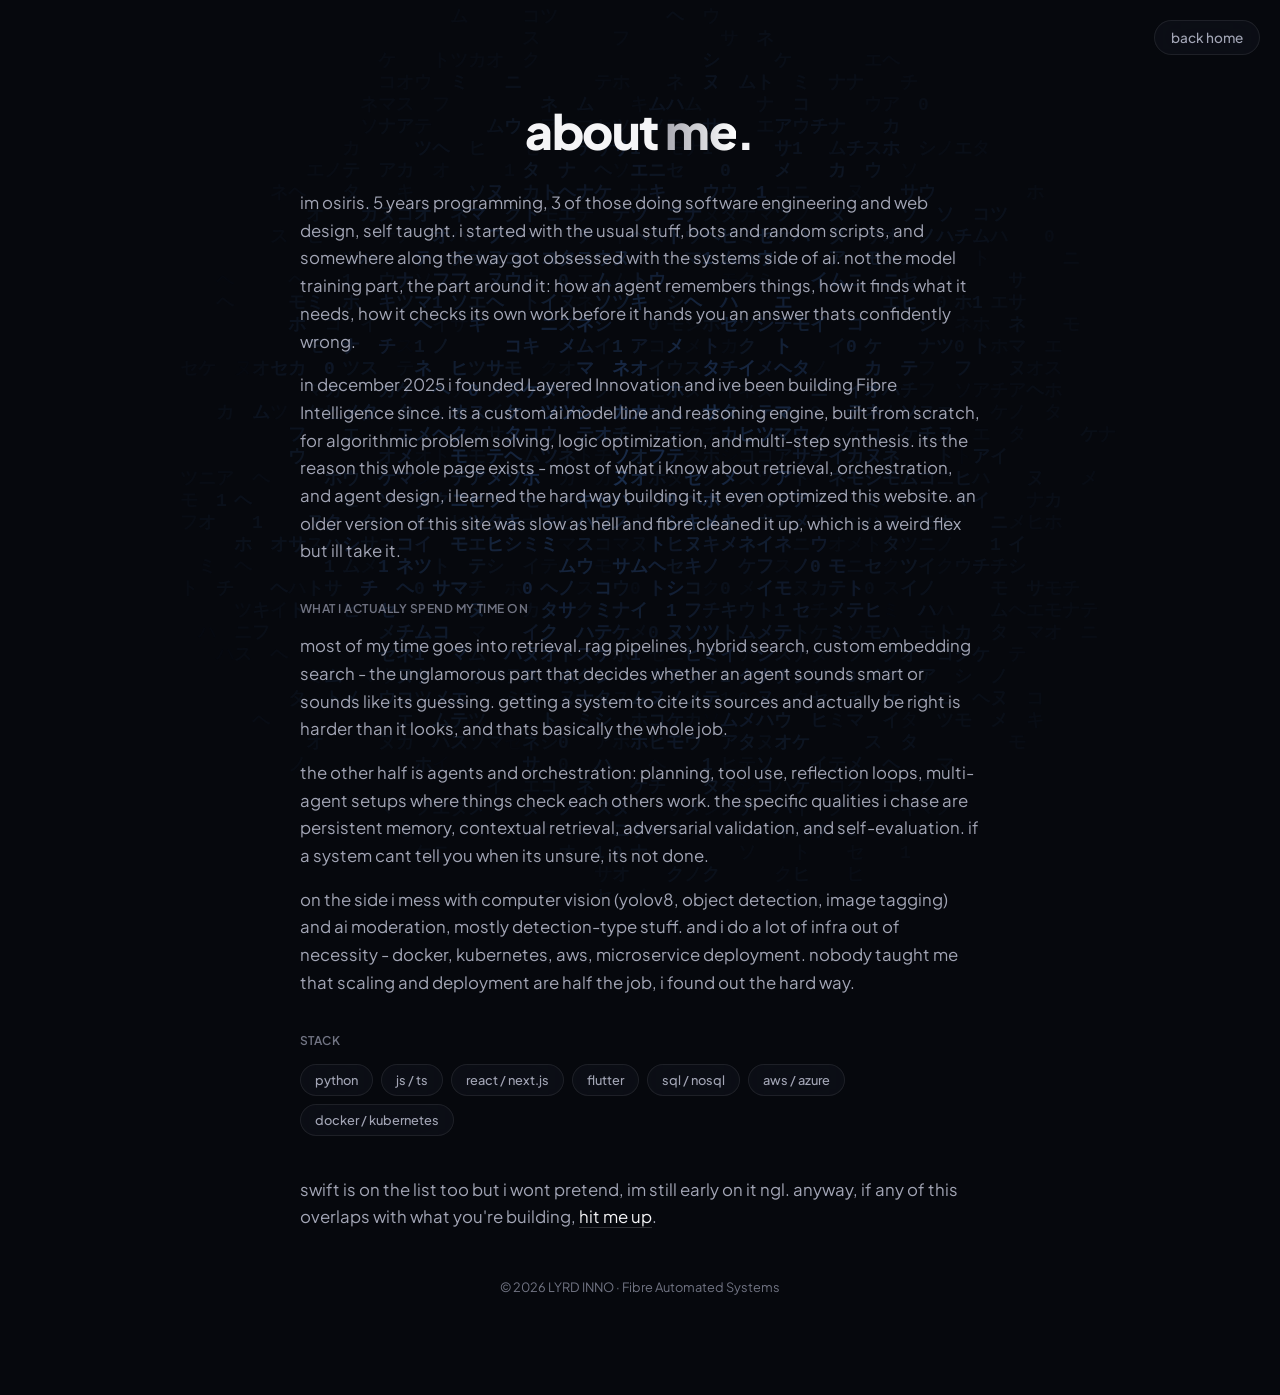
==== about.html @ fe923c52 "rewrote the about page so it reads like a person wrote it" ====
<!DOCTYPE html>
<html lang="en">
<head>
  <meta charset="UTF-8">
  <meta name="viewport" content="width=device-width, initial-scale=1.0">
  <title>about · osiris</title>
  <meta name="description" content="what osiris is into: autonomous agents, retrieval systems, computer vision, infrastructure, and everything in between.">
  <meta name="theme-color" content="#06080d">
  <link rel="canonical" href="https://osiris.rocks/about">

  <link rel="icon" type="image/png" href="osirisweb.png">
  <link rel="apple-touch-icon" href="osirisweb.png">
  <link rel="manifest" href="manifest.json">

  <meta property="og:type" content="website">
  <meta property="og:site_name" content="osiris.rocks">
  <meta property="og:title" content="about · osiris">
  <meta property="og:description" content="autonomous agents, retrieval systems, computer vision, infrastructure, and everything in between.">
  <meta property="og:url" content="https://osiris.rocks/about">
  <meta property="og:image" content="https://osiris.rocks/osirisweb.png">
  <meta property="og:locale" content="en_US">

  <meta name="twitter:card" content="summary_large_image">
  <meta name="twitter:title" content="about · osiris">
  <meta name="twitter:description" content="autonomous agents, retrieval systems, computer vision, infrastructure, and everything in between.">
  <meta name="twitter:image" content="https://osiris.rocks/osirisweb.png">
  <link rel="preconnect" href="https://fonts.googleapis.com">
  <link rel="preconnect" href="https://fonts.gstatic.com" crossorigin>
  <link href="https://fonts.googleapis.com/css2?family=Plus+Jakarta+Sans:wght@400;500;600;700;800&display=swap" rel="stylesheet">
  <link rel="stylesheet" href="https://cdnjs.cloudflare.com/ajax/libs/font-awesome/6.4.0/css/all.min.css">
  <link rel="stylesheet" href="orc-styles.css">
</head>
<body>

  <canvas id="bg-canvas" aria-hidden="true"></canvas>
  <div class="cursor-dot" id="cursor-dot" aria-hidden="true"></div>

  <div class="top-corner-redirect">
    <a href="/">back home</a>
  </div>

  <main class="app-shell about-shell">
    <h1 class="hero-title about-title">about <span class="accent-gradient">me</span>.</h1>

    <p class="bio">
      im osiris. 5 years programming, 3 of those doing software engineering and web design, self taught. i started with the usual stuff, bots and random scripts, and somewhere along the way got obsessed with the systems side of ai. not the model training part, the part around it: how an agent remembers things, how it finds what it needs, how it checks its own work before it hands you an answer thats confidently wrong.
    </p>

    <p class="bio">
      in december 2025 i founded Layered Innovation and ive been building Fibre Intelligence since. its a custom ai model line and reasoning engine, built from scratch, for algorithmic problem solving, logic optimization, and multi-step synthesis. its the reason this whole page exists - most of what i know about retrieval, orchestration, and agent design, i learned the hard way building it. it even optimized this website. an older version of this site was slow as hell and fibre cleaned it up, which is a weird flex but ill take it.
    </p>

    <h2 class="section-title">what i actually spend my time on</h2>

    <p class="bio">
      most of my time goes into retrieval. rag pipelines, hybrid search, custom embedding search - the unglamorous part that decides whether an agent sounds smart or sounds like its guessing. getting a system to cite its sources and actually be right is harder than it looks, and thats basically the whole job.
    </p>

    <p class="bio">
      the other half is agents and orchestration: planning, tool use, reflection loops, multi-agent setups where things check each others work. the specific qualities i chase are persistent memory, contextual retrieval, adversarial validation, and self-evaluation. if a system cant tell you when its unsure, its not done.
    </p>

    <p class="bio">
      on the side i mess with computer vision (yolov8, object detection, image tagging) and ai moderation, mostly detection-type stuff. and i do a lot of infra out of necessity - docker, kubernetes, aws, microservice deployment. nobody taught me that scaling and deployment are half the job, i found out the hard way.
    </p>

    <h2 class="section-title">stack</h2>
    <div class="chip-group">
      <span class="chip">python</span>
      <span class="chip">js / ts</span>
      <span class="chip">react / next.js</span>
      <span class="chip">flutter</span>
      <span class="chip">sql / nosql</span>
      <span class="chip">aws / azure</span>
      <span class="chip">docker / kubernetes</span>
    </div>

    <p class="bio about-close">
      swift is on the list too but i wont pretend, im still early on it ngl. anyway, if any of this overlaps with what you're building, <a href="/" class="inline-link">hit me up</a>.
    </p>

    <footer class="footer">
      <span>&copy; 2026 LYRD INNO &middot; Fibre Automated Systems</span>
    </footer>
  </main>

  <script src="bg.js"></script>
</body>
</html>
---- orc-styles.css ----
*, *::before, *::after { box-sizing: border-box; margin: 0; padding: 0; }

:root {
  color-scheme: dark;
  --bg:            #06080d;
  --bg-1:          #0e1118;
  --bg-2:          #161922;
  --surface-blur:  rgba(14, 17, 24, 0.75);
  --border:        rgba(255, 255, 255, 0.08);
  --border-2:      rgba(255, 255, 255, 0.16);
  --text:          #f5f5f7;
  --text-2:        #a2a5b5;
  --text-3:        #717483;
  --accent:        #ffffff;
  --radius-sm:     8px;
  --radius-md:     12px;
  --radius-lg:     16px;
  --radius-pill:   999px;
  --ease:          cubic-bezier(0.22, 1, 0.36, 1);
}

@media (hover: hover) and (pointer: fine) {
  * { cursor: none !important; }
}

body {
  background-color: var(--bg);
  color: var(--text);
  font-family: 'Plus Jakarta Sans', -apple-system, BlinkMacSystemFont, 'Segoe UI', Roboto, sans-serif;
  -webkit-font-smoothing: antialiased;
  -moz-osx-font-smoothing: grayscale;
  min-height: 100vh;
  display: flex;
  justify-content: center;
  align-items: center;
  padding: 60px 20px 100px;
  overflow-x: hidden;
}

#bg-canvas {
  position: fixed;
  inset: 0;
  width: 100vw;
  height: 100vh;
  z-index: 0;
  pointer-events: none;
  contain: strict;
  transform: translateZ(0);
}

.top-corner-redirect {
  position: fixed;
  top: 20px;
  right: 20px;
  z-index: 100;
}

.top-corner-redirect a {
  display: inline-flex;
  align-items: center;
  gap: 8px;
  color: var(--text-2);
  text-decoration: none;
  font-size: 0.85rem;
  font-weight: 500;
  padding: 8px 16px;
  background: var(--surface-blur);
  backdrop-filter: blur(18px);
  -webkit-backdrop-filter: blur(18px);
  border: 1px solid var(--border);
  border-radius: var(--radius-pill);
  transition: color 0.2s var(--ease), border-color 0.2s var(--ease), background 0.2s var(--ease), transform 0.2s var(--ease);
  transform: translateZ(0);
}

.top-corner-redirect a:hover {
  color: var(--text);
  border-color: var(--border-2);
  background: rgba(22, 25, 34, 0.9);
  transform: translateY(-1px);
}

.app-shell {
  width: 100%;
  max-width: 680px;
  position: relative;
  z-index: 1;
}

.centered {
  display: flex;
  flex-direction: column;
  align-items: center;
  text-align: center;
}

.hero-title {
  font-size: clamp(2rem, 5vw, 3rem);
  font-weight: 800;
  letter-spacing: -0.03em;
  margin-bottom: 24px;
}

.accent-gradient {
  background: linear-gradient(90deg, #a8a8b1 0%, #ffffff 50%, #a8a8b1 100%);
  background-size: 200% auto;
  -webkit-background-clip: text;
  -webkit-text-fill-color: transparent;
  animation: shine 4s linear infinite;
}

@keyframes shine {
  to { background-position: 200% center; }
}

.bio {
  color: var(--text-2);
  font-size: 1.05rem;
  line-height: 1.65;
  max-width: 560px;
  margin-bottom: 16px;
}

.startup-bio {
  margin-bottom: 16px;
}

.about-teaser {
  margin-bottom: 32px;
}

.ticker-wrap {
  width: calc(100% + 80px);
  margin-left: -40px;
  overflow: hidden;
  margin-bottom: 36px;
  mask-image: linear-gradient(90deg, transparent, #000 12%, #000 88%, transparent);
  -webkit-mask-image: linear-gradient(90deg, transparent, #000 12%, #000 88%, transparent);
}

.ticker {
  display: flex;
  align-items: center;
  gap: 20px;
  width: max-content;
  animation: ticker-scroll 22s linear infinite;
}

.ticker-wrap:hover .ticker {
  animation-play-state: paused;
}

@keyframes ticker-scroll {
  from { transform: translateX(0); }
  to   { transform: translateX(-50%); }
}

.ticker-item {
  display: inline-flex;
  align-items: center;
  gap: 7px;
  color: var(--text-3);
  font-size: 0.82rem;
  font-weight: 500;
  white-space: nowrap;
  letter-spacing: 0.01em;
}

.ticker-item img {
  width: 17px;
  height: 17px;
  object-fit: contain;
}

.ticker-item img.invert-icon,
.ticker-item img[src*="nextjs"] {
  filter: invert(1);
  opacity: 0.6;
}

.ticker-sep {
  color: var(--border-2);
  font-size: 0.7rem;
}

.section-title {
  font-size: 0.75rem;
  font-weight: 600;
  color: var(--text-3);
  margin-bottom: 16px;
  width: 100%;
  text-align: left;
  letter-spacing: 0.04em;
  text-transform: uppercase;
}

.about-shell {
  display: block;
  padding-top: 40px;
}

.about-title {
  text-align: center;
  margin-bottom: 28px;
}

.about-shell .bio {
  text-align: left;
  max-width: 100%;
}

.about-teaser {
  margin-bottom: 32px;
}

.about-close {
  margin-top: 40px;
}

.inline-link {
  color: var(--text);
  text-decoration: none;
  border-bottom: 1px solid var(--border-2);
  transition: border-color 0.2s var(--ease);
}

.inline-link:hover {
  border-color: var(--text);
}

.about-shell .section-title {
  margin-top: 36px;
}

.chip-group {
  display: flex;
  flex-wrap: wrap;
  gap: 8px;
}

.chip {
  display: inline-flex;
  align-items: center;
  gap: 6px;
  font-size: 0.8rem;
  font-weight: 500;
  color: var(--text-2);
  padding: 7px 14px;
  border-radius: var(--radius-pill);
  background: var(--surface-blur);
  backdrop-filter: blur(18px);
  -webkit-backdrop-filter: blur(18px);
  border: 1px solid var(--border);
  transition: color 0.2s var(--ease), border-color 0.2s var(--ease), background 0.2s var(--ease);
}

.chip:hover {
  color: var(--text);
  border-color: var(--border-2);
  background: rgba(255, 255, 255, 0.08);
}

.link-container {
  display: flex;
  flex-direction: column;
  gap: 12px;
  width: 100%;
}

.glass-btn {
  display: flex;
  align-items: center;
  padding: 16px 20px;
  background: var(--surface-blur);
  backdrop-filter: blur(24px);
  -webkit-backdrop-filter: blur(24px);
  border: 1px solid var(--border);
  border-radius: var(--radius-lg);
  text-decoration: none;
  color: var(--text);
  transition: border-color 0.2s var(--ease), background 0.2s var(--ease), box-shadow 0.2s var(--ease), transform 0.2s var(--ease);
  position: relative;
  overflow: hidden;
  user-select: none;
}

.glass-btn::after {
  content: "";
  position: absolute;
  top: 0; left: 0; right: 0;
  height: 1px;
  background: linear-gradient(90deg, transparent, rgba(255,255,255,0.08), transparent);
}

.glass-btn:hover {
  border-color: var(--border-2);
  background: rgba(28,28,33,0.9);
  box-shadow: 0 8px 24px rgba(0,0,0,0.3);
  transform: translateY(-2px);
}

.btn-icon {
  font-size: 1.3rem;
  color: var(--text-2);
  margin-right: 16px;
  display: flex;
  align-items: center;
  justify-content: center;
  width: 28px;
}

.btn-text {
  display: flex;
  flex-direction: column;
  align-items: flex-start;
}

.btn-text .upper {
  font-weight: 600;
  font-size: 0.95rem;
  margin-bottom: 2px;
}

.btn-text .lower {
  font-size: 0.85rem;
  color: var(--text-2);
}

.copy-badge {
  margin-left: auto;
  display: inline-flex;
  align-items: center;
  gap: 6px;
  font-size: 0.75rem;
  font-weight: 600;
  color: var(--text-3);
  padding: 6px 12px;
  border-radius: var(--radius-pill);
  background: rgba(255, 255, 255, 0.04);
  border: 1px solid var(--border);
  transition: color 0.2s var(--ease), border-color 0.2s var(--ease), background 0.2s var(--ease), transform 0.2s var(--ease);
}

.glass-btn:hover .copy-badge {
  color: var(--text);
  border-color: var(--border-2);
  background: rgba(255, 255, 255, 0.08);
}

.copy-badge.copied {
  color: var(--text);
  border-color: var(--border-2);
  background: rgba(255, 255, 255, 0.12);
}

.floating-audio-player {
  position: fixed;
  bottom: 24px;
  right: 24px;
  z-index: 1000;
  display: flex;
  align-items: center;
  gap: 12px;
  padding: 10px 14px 10px 10px;
  background: var(--surface-blur);
  backdrop-filter: blur(24px);
  -webkit-backdrop-filter: blur(24px);
  border: 1px solid var(--border);
  border-radius: var(--radius-lg);
  box-shadow: 0 12px 36px rgba(0, 0, 0, 0.6);
  transition: border-color 0.2s var(--ease), transform 0.2s var(--ease), box-shadow 0.2s var(--ease);
  user-select: none;
}

.floating-audio-player:hover {
  border-color: var(--border-2);
  transform: translateY(-2px);
  box-shadow: 0 16px 42px rgba(0, 0, 0, 0.7);
}

.audio-cover {
  width: 42px;
  height: 42px;
  border-radius: var(--radius-sm);
  object-fit: cover;
  flex-shrink: 0;
  border: 1px solid rgba(255, 255, 255, 0.12);
  display: block;
}

.audio-btn {
  display: inline-flex;
  align-items: center;
  justify-content: center;
  width: 32px;
  height: 32px;
  background: #ffffff;
  color: #0b0b0d;
  border: none;
  border-radius: 50%;
  cursor: pointer;
  flex-shrink: 0;
  transition: transform 0.2s var(--ease), background 0.2s var(--ease);
}

.audio-btn:hover {
  transform: scale(1.08);
  background: #e4e4e7;
}

.audio-vol-btn {
  display: inline-flex;
  align-items: center;
  justify-content: center;
  width: 26px;
  height: 26px;
  background: transparent;
  color: var(--text-3);
  border: none;
  border-radius: 50%;
  cursor: pointer;
  flex-shrink: 0;
  transition: color 0.2s var(--ease), transform 0.2s var(--ease);
}

.audio-vol-btn:hover {
  color: var(--text);
  transform: scale(1.1);
}

.audio-info {
  display: flex;
  flex-direction: column;
  align-items: flex-start;
  min-width: 76px;
}

.audio-title-row {
  display: flex;
  align-items: center;
  gap: 5px;
}

.audio-title {
  font-size: 0.85rem;
  font-weight: 700;
  color: var(--text);
  line-height: 1.2;
}

.audio-artist {
  font-size: 0.72rem;
  color: var(--text-3);
}

.audio-bars {
  display: inline-flex;
  align-items: flex-end;
  gap: 2px;
  height: 16px;
}

.audio-bar {
  width: 2px;
  height: 2.5px;
  min-height: 2.5px;
  background: rgba(255, 255, 255, 0.35);
  border-radius: 1px;
  transition: background 0.2s ease;
}

.floating-audio-player.is-playing .audio-bar {
  background: #ffffff;
}

.audio-progress-wrap {
  display: flex;
  align-items: center;
  gap: 8px;
  width: 80px;
}

.audio-progress-bar {
  flex: 1;
  height: 4px;
  background: rgba(255,255,255,0.12);
  border-radius: 999px;
  position: relative;
  cursor: pointer;
  touch-action: none;
}

.audio-progress-fill {
  position: absolute;
  top: 0;
  left: 0;
  height: 100%;
  width: 0%;
  background: #ffffff;
  border-radius: 999px;
}

.audio-time {
  font-size: 0.72rem;
  color: var(--text-3);
  font-variant-numeric: tabular-nums;
  min-width: 26px;
}

@media (max-width: 600px) {
  .floating-audio-player {
    bottom: 12px;
    right: 12px;
    left: 12px;
    justify-content: space-between;
    padding: 8px 10px;
    gap: 10px;
  }
  .audio-cover {
    width: 40px;
    height: 40px;
  }
  .audio-btn {
    width: 38px;
    height: 38px;
  }
  .audio-vol-btn {
    width: 32px;
    height: 32px;
  }
  .audio-progress-wrap {
    width: auto;
    flex: 1;
    min-width: 0;
  }
  .audio-progress-bar {
    height: 6px;
  }
  .audio-info {
    min-width: 0;
  }
  .audio-title {
    font-size: 0.8rem;
  }
}

.footer {
  margin-top: 48px;
  font-size: 0.8rem;
  color: var(--text-3);
  display: flex;
  align-items: center;
  justify-content: center;
  gap: 8px;
}

@media (hover: hover) and (pointer: fine) {
  .cursor-dot {
    position: fixed;
    top: 0;
    left: 0;
    width: 10px;
    height: 10px;
    background: #ffffff;
    border: 1px solid transparent;
    border-radius: 50%;
    pointer-events: none;
    z-index: 99999;
    box-sizing: border-box;
    will-change: transform, width, height, border-radius;
    transform: translate3d(-100px, -100px, 0);
  }

  .cursor-dot.on-box {
    background: transparent;
    border-color: rgba(255, 255, 255, 0.55);
  }
}

@media (hover: none), (pointer: coarse) {
  .cursor-dot {
    display: none !important;
  }
}
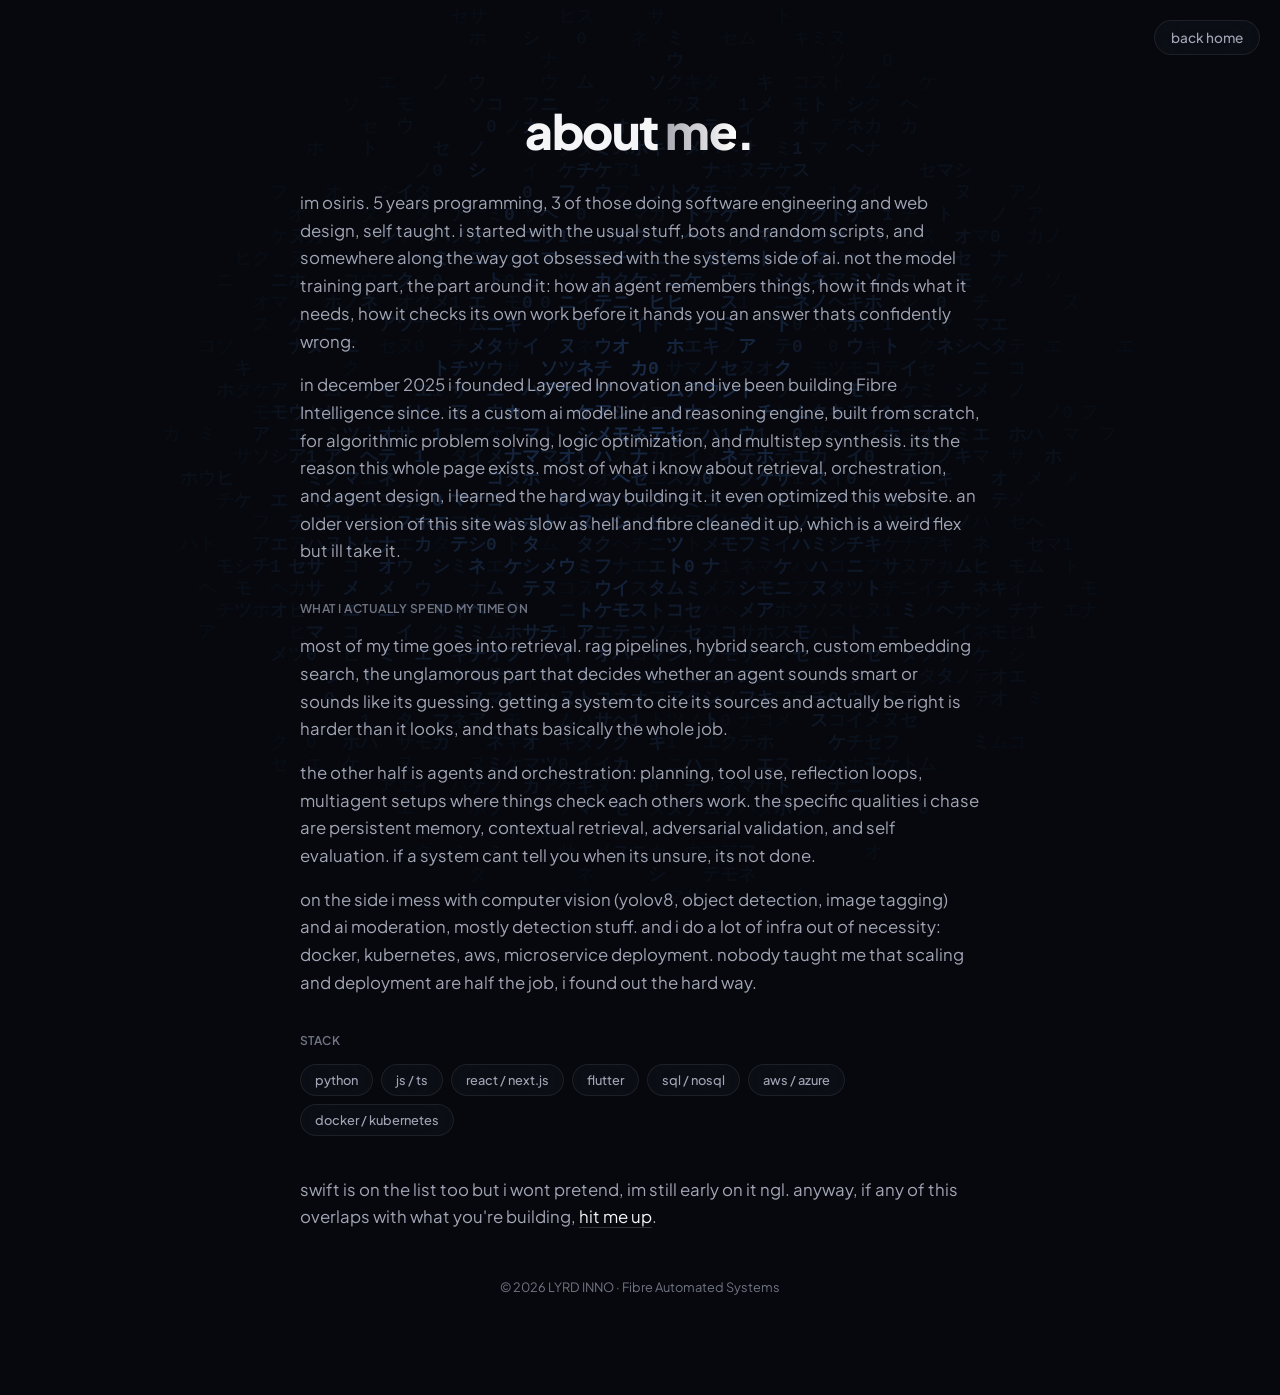
==== commit 1683f09d: "deduped the pages n pulled all the dashes out the text" ====
--- a/about.html
+++ b/about.html
@@ -47,21 +47,21 @@
     </p>
 
     <p class="bio">
-      in december 2025 i founded Layered Innovation and ive been building Fibre Intelligence since. its a custom ai model line and reasoning engine, built from scratch, for algorithmic problem solving, logic optimization, and multi-step synthesis. its the reason this whole page exists - most of what i know about retrieval, orchestration, and agent design, i learned the hard way building it. it even optimized this website. an older version of this site was slow as hell and fibre cleaned it up, which is a weird flex but ill take it.
+      in december 2025 i founded Layered Innovation and ive been building Fibre Intelligence since. its a custom ai model line and reasoning engine, built from scratch, for algorithmic problem solving, logic optimization, and multistep synthesis. its the reason this whole page exists. most of what i know about retrieval, orchestration, and agent design, i learned the hard way building it. it even optimized this website. an older version of this site was slow as hell and fibre cleaned it up, which is a weird flex but ill take it.
     </p>
 
     <h2 class="section-title">what i actually spend my time on</h2>
 
     <p class="bio">
-      most of my time goes into retrieval. rag pipelines, hybrid search, custom embedding search - the unglamorous part that decides whether an agent sounds smart or sounds like its guessing. getting a system to cite its sources and actually be right is harder than it looks, and thats basically the whole job.
+      most of my time goes into retrieval. rag pipelines, hybrid search, custom embedding search, the unglamorous part that decides whether an agent sounds smart or sounds like its guessing. getting a system to cite its sources and actually be right is harder than it looks, and thats basically the whole job.
     </p>
 
     <p class="bio">
-      the other half is agents and orchestration: planning, tool use, reflection loops, multi-agent setups where things check each others work. the specific qualities i chase are persistent memory, contextual retrieval, adversarial validation, and self-evaluation. if a system cant tell you when its unsure, its not done.
+      the other half is agents and orchestration: planning, tool use, reflection loops, multiagent setups where things check each others work. the specific qualities i chase are persistent memory, contextual retrieval, adversarial validation, and self evaluation. if a system cant tell you when its unsure, its not done.
     </p>
 
     <p class="bio">
-      on the side i mess with computer vision (yolov8, object detection, image tagging) and ai moderation, mostly detection-type stuff. and i do a lot of infra out of necessity - docker, kubernetes, aws, microservice deployment. nobody taught me that scaling and deployment are half the job, i found out the hard way.
+      on the side i mess with computer vision (yolov8, object detection, image tagging) and ai moderation, mostly detection stuff. and i do a lot of infra out of necessity: docker, kubernetes, aws, microservice deployment. nobody taught me that scaling and deployment are half the job, i found out the hard way.
     </p>
 
     <h2 class="section-title">stack</h2>
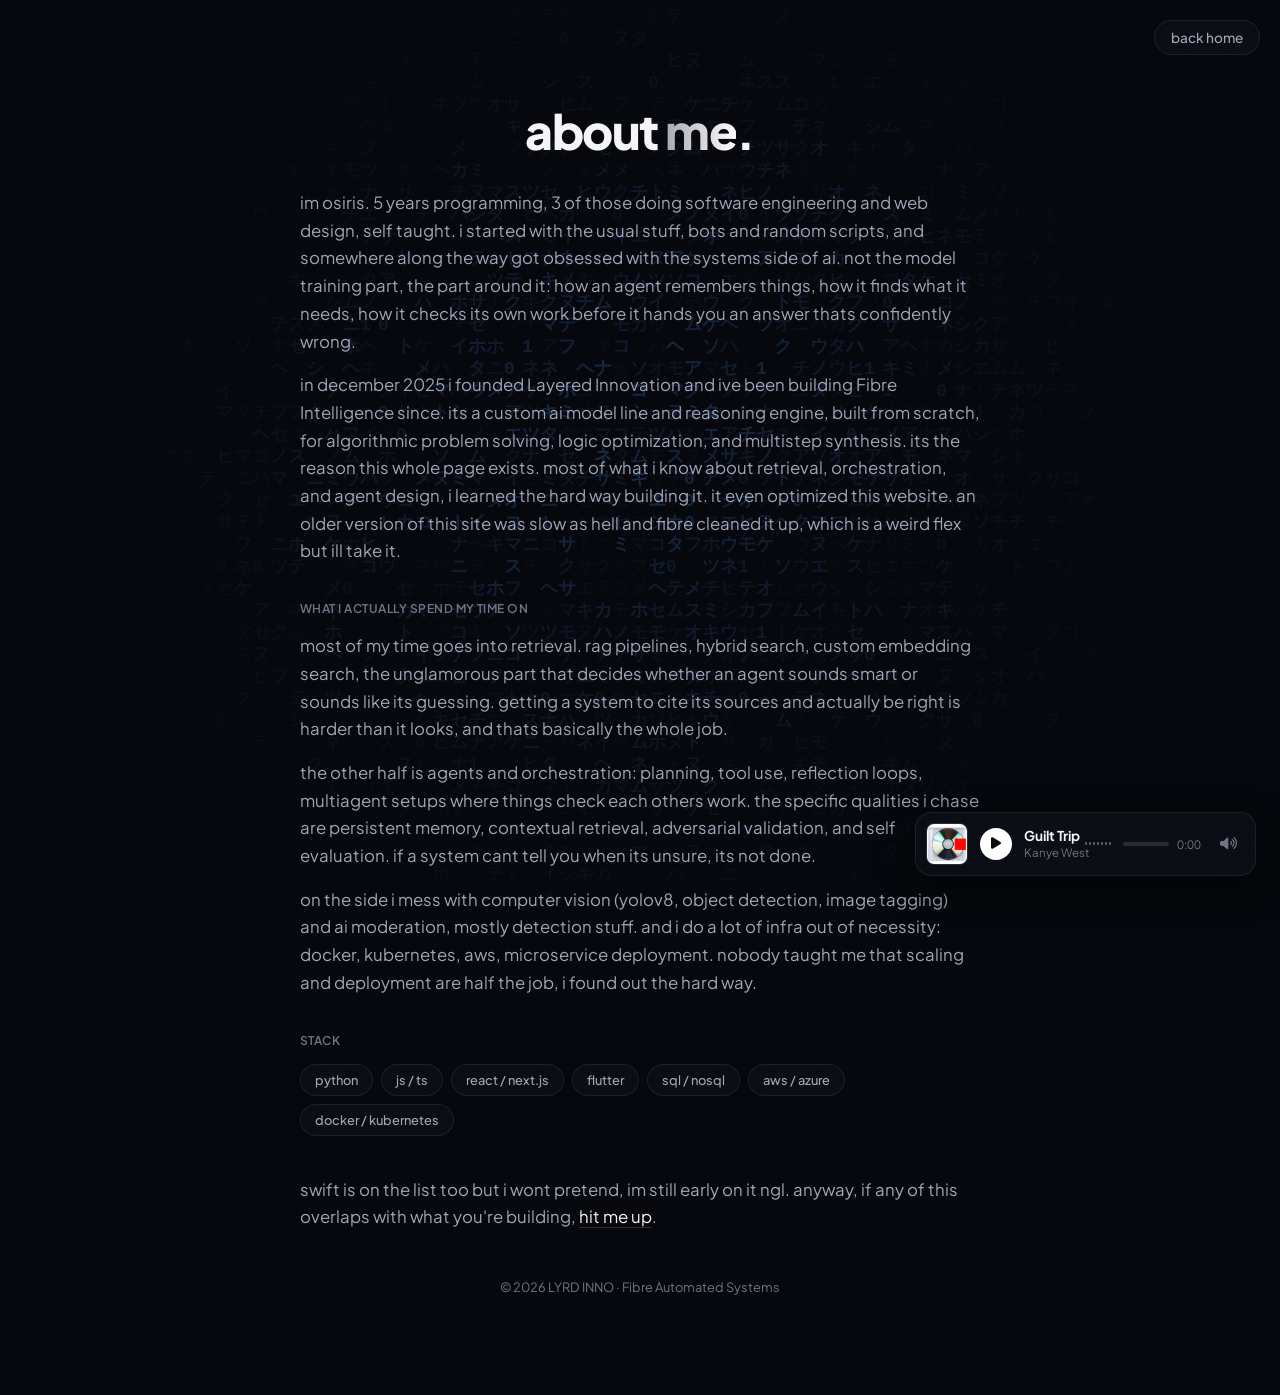
==== commit 52efcc17: "keep music playing across pages Added a floating audio player with controls for the song 'Guilt Trip" ====
--- a/about.html
+++ b/about.html
@@ -7,11 +7,9 @@
   <meta name="description" content="what osiris is into: autonomous agents, retrieval systems, computer vision, infrastructure, and everything in between.">
   <meta name="theme-color" content="#06080d">
   <link rel="canonical" href="https://osiris.rocks/about">
-
   <link rel="icon" type="image/png" href="osirisweb.png">
   <link rel="apple-touch-icon" href="osirisweb.png">
   <link rel="manifest" href="manifest.json">
-
   <meta property="og:type" content="website">
   <meta property="og:site_name" content="osiris.rocks">
   <meta property="og:title" content="about · osiris">
@@ -19,7 +17,6 @@
   <meta property="og:url" content="https://osiris.rocks/about">
   <meta property="og:image" content="https://osiris.rocks/osirisweb.png">
   <meta property="og:locale" content="en_US">
-
   <meta name="twitter:card" content="summary_large_image">
   <meta name="twitter:title" content="about · osiris">
   <meta name="twitter:description" content="autonomous agents, retrieval systems, computer vision, infrastructure, and everything in between.">
@@ -31,39 +28,60 @@
   <link rel="stylesheet" href="orc-styles.css">
 </head>
 <body>
-
   <canvas id="bg-canvas" aria-hidden="true"></canvas>
   <div class="cursor-dot" id="cursor-dot" aria-hidden="true"></div>
-
+  <div class="floating-audio-player" id="audio-player-widget">
+    <img src="cover.jfif" alt="Yeezus album cover" class="audio-cover" draggable="false" />
+    <button id="audio-play-btn" class="audio-btn" aria-label="Play or Pause">
+      <i class="fa-solid fa-play" id="audio-play-icon"></i>
+    </button>
+    <div class="audio-info">
+      <div class="audio-title-row">
+        <span class="audio-title">Guilt Trip</span>
+        <div class="audio-bars" id="audio-bars">
+          <span class="audio-bar"></span>
+          <span class="audio-bar"></span>
+          <span class="audio-bar"></span>
+          <span class="audio-bar"></span>
+          <span class="audio-bar"></span>
+          <span class="audio-bar"></span>
+          <span class="audio-bar"></span>
+        </div>
+      </div>
+      <span class="audio-artist">Kanye West</span>
+    </div>
+    <div class="audio-progress-wrap">
+      <div class="audio-progress-bar" id="audio-progress-bar" role="slider" tabindex="0" aria-label="Seek position" aria-valuemin="0" aria-valuemax="100" aria-valuenow="0">
+        <div class="audio-progress-fill" id="audio-progress-fill"></div>
+      </div>
+      <span class="audio-time" id="audio-time">0:00</span>
+    </div>
+    <button id="audio-vol-btn" class="audio-vol-btn" aria-label="Toggle Mute">
+      <i class="fa-solid fa-volume-high" id="audio-vol-icon"></i>
+    </button>
+    <audio id="audio-element" src="guilt_trip.mp3" preload="auto" playsinline></audio>
+  </div>
   <div class="top-corner-redirect">
     <a href="/">back home</a>
   </div>
-
   <main class="app-shell about-shell">
     <h1 class="hero-title about-title">about <span class="accent-gradient">me</span>.</h1>
-
     <p class="bio">
       im osiris. 5 years programming, 3 of those doing software engineering and web design, self taught. i started with the usual stuff, bots and random scripts, and somewhere along the way got obsessed with the systems side of ai. not the model training part, the part around it: how an agent remembers things, how it finds what it needs, how it checks its own work before it hands you an answer thats confidently wrong.
     </p>
-
     <p class="bio">
       in december 2025 i founded Layered Innovation and ive been building Fibre Intelligence since. its a custom ai model line and reasoning engine, built from scratch, for algorithmic problem solving, logic optimization, and multistep synthesis. its the reason this whole page exists. most of what i know about retrieval, orchestration, and agent design, i learned the hard way building it. it even optimized this website. an older version of this site was slow as hell and fibre cleaned it up, which is a weird flex but ill take it.
     </p>
-
     <h2 class="section-title">what i actually spend my time on</h2>
-
     <p class="bio">
       most of my time goes into retrieval. rag pipelines, hybrid search, custom embedding search, the unglamorous part that decides whether an agent sounds smart or sounds like its guessing. getting a system to cite its sources and actually be right is harder than it looks, and thats basically the whole job.
     </p>
-
     <p class="bio">
       the other half is agents and orchestration: planning, tool use, reflection loops, multiagent setups where things check each others work. the specific qualities i chase are persistent memory, contextual retrieval, adversarial validation, and self evaluation. if a system cant tell you when its unsure, its not done.
     </p>
-
     <p class="bio">
       on the side i mess with computer vision (yolov8, object detection, image tagging) and ai moderation, mostly detection stuff. and i do a lot of infra out of necessity: docker, kubernetes, aws, microservice deployment. nobody taught me that scaling and deployment are half the job, i found out the hard way.
     </p>
-
     <h2 class="section-title">stack</h2>
     <div class="chip-group">
       <span class="chip">python</span>
@@ -74,16 +92,13 @@
       <span class="chip">aws / azure</span>
       <span class="chip">docker / kubernetes</span>
     </div>
-
     <p class="bio about-close">
       swift is on the list too but i wont pretend, im still early on it ngl. anyway, if any of this overlaps with what you're building, <a href="/" class="inline-link">hit me up</a>.
     </p>
-
     <footer class="footer">
       <span>&copy; 2026 LYRD INNO &middot; Fibre Automated Systems</span>
     </footer>
   </main>
-
   <script src="bg.js"></script>
 </body>
 </html>
--- a/orc-styles.css
+++ b/orc-styles.css
@@ -581,4 +581,80 @@
   .cursor-dot {
     display: none !important;
   }
-}+}
+
+/* projects section */
+.project-grid {
+  display: grid;
+  grid-template-columns: 1fr 1fr;
+  gap: 12px;
+  width: 100%;
+  margin-bottom: 36px;
+}
+
+.project-card {
+  display: flex;
+  flex-direction: column;
+  gap: 10px;
+  padding: 18px;
+  background: var(--surface-blur);
+  backdrop-filter: blur(24px);
+  -webkit-backdrop-filter: blur(24px);
+  border: 1px solid var(--border);
+  border-radius: var(--radius-lg);
+  text-decoration: none;
+  color: var(--text);
+  transition: border-color 0.2s var(--ease), background 0.2s var(--ease), box-shadow 0.2s var(--ease), transform 0.2s var(--ease);
+  position: relative;
+  overflow: hidden;
+}
+
+.project-card::after {
+  content: "";
+  position: absolute;
+  top: 0; left: 0; right: 0;
+  height: 1px;
+  background: linear-gradient(90deg, transparent, rgba(255,255,255,0.08), transparent);
+}
+
+.project-card:hover {
+  border-color: var(--border-2);
+  background: rgba(28,28,33,0.9);
+  box-shadow: 0 8px 24px rgba(0,0,0,0.3);
+  transform: translateY(-2px);
+}
+
+.project-top {
+  display: flex;
+  align-items: center;
+  justify-content: space-between;
+}
+
+.project-name {
+  font-weight: 700;
+  font-size: 1.02rem;
+  letter-spacing: -0.01em;
+}
+
+.project-arrow {
+  font-size: 0.8rem;
+  color: var(--text-3);
+  transition: color 0.2s var(--ease);
+}
+
+.project-card:hover .project-arrow {
+  color: var(--text);
+}
+
+.project-desc {
+  font-size: 0.85rem;
+  color: var(--text-2);
+  line-height: 1.55;
+  margin: 0;
+}
+
+@media (max-width: 600px) {
+  .project-grid {
+    grid-template-columns: 1fr;
+  }
+}
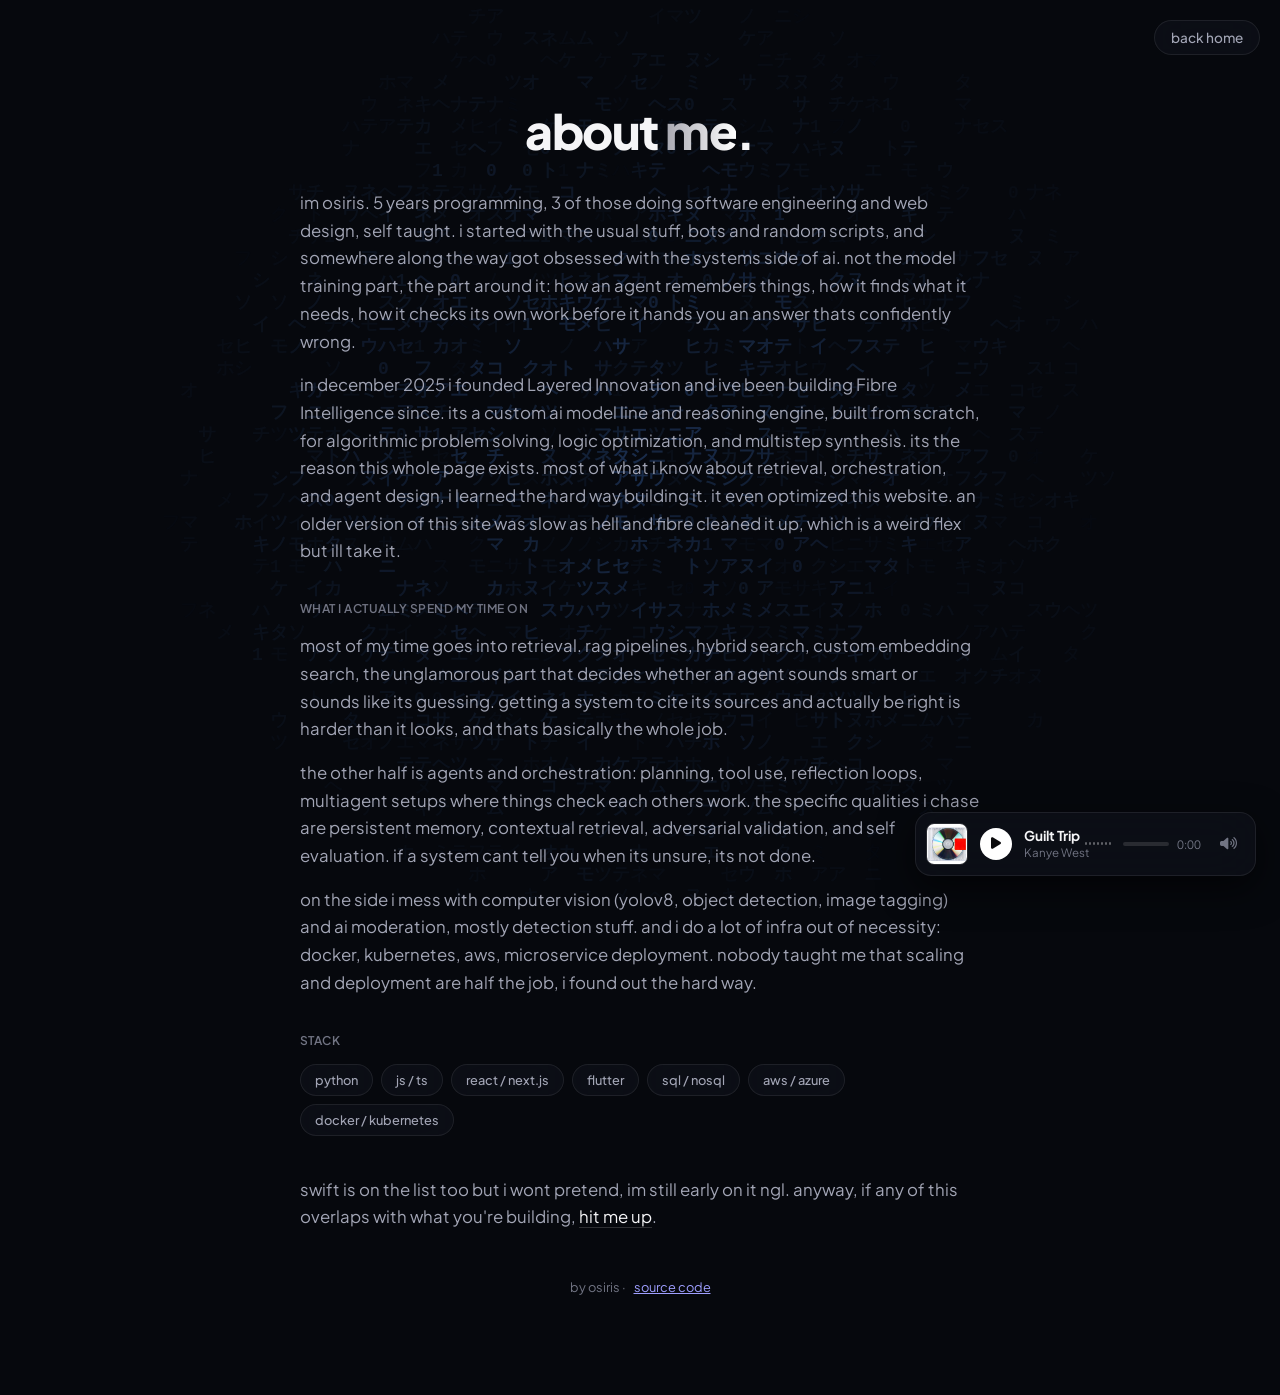
==== commit 2b85823d: "add footer with source link" ====
--- a/about.html
+++ b/about.html
@@ -96,7 +96,7 @@
       swift is on the list too but i wont pretend, im still early on it ngl. anyway, if any of this overlaps with what you're building, <a href="/" class="inline-link">hit me up</a>.
     </p>
     <footer class="footer">
-      <span>&copy; 2026 LYRD INNO &middot; Fibre Automated Systems</span>
+      by osiris · <a href="https://github.com/9osiris/rocks" target="_blank" rel="noopener noreferrer">source code</a>
     </footer>
   </main>
   <script src="bg.js"></script>
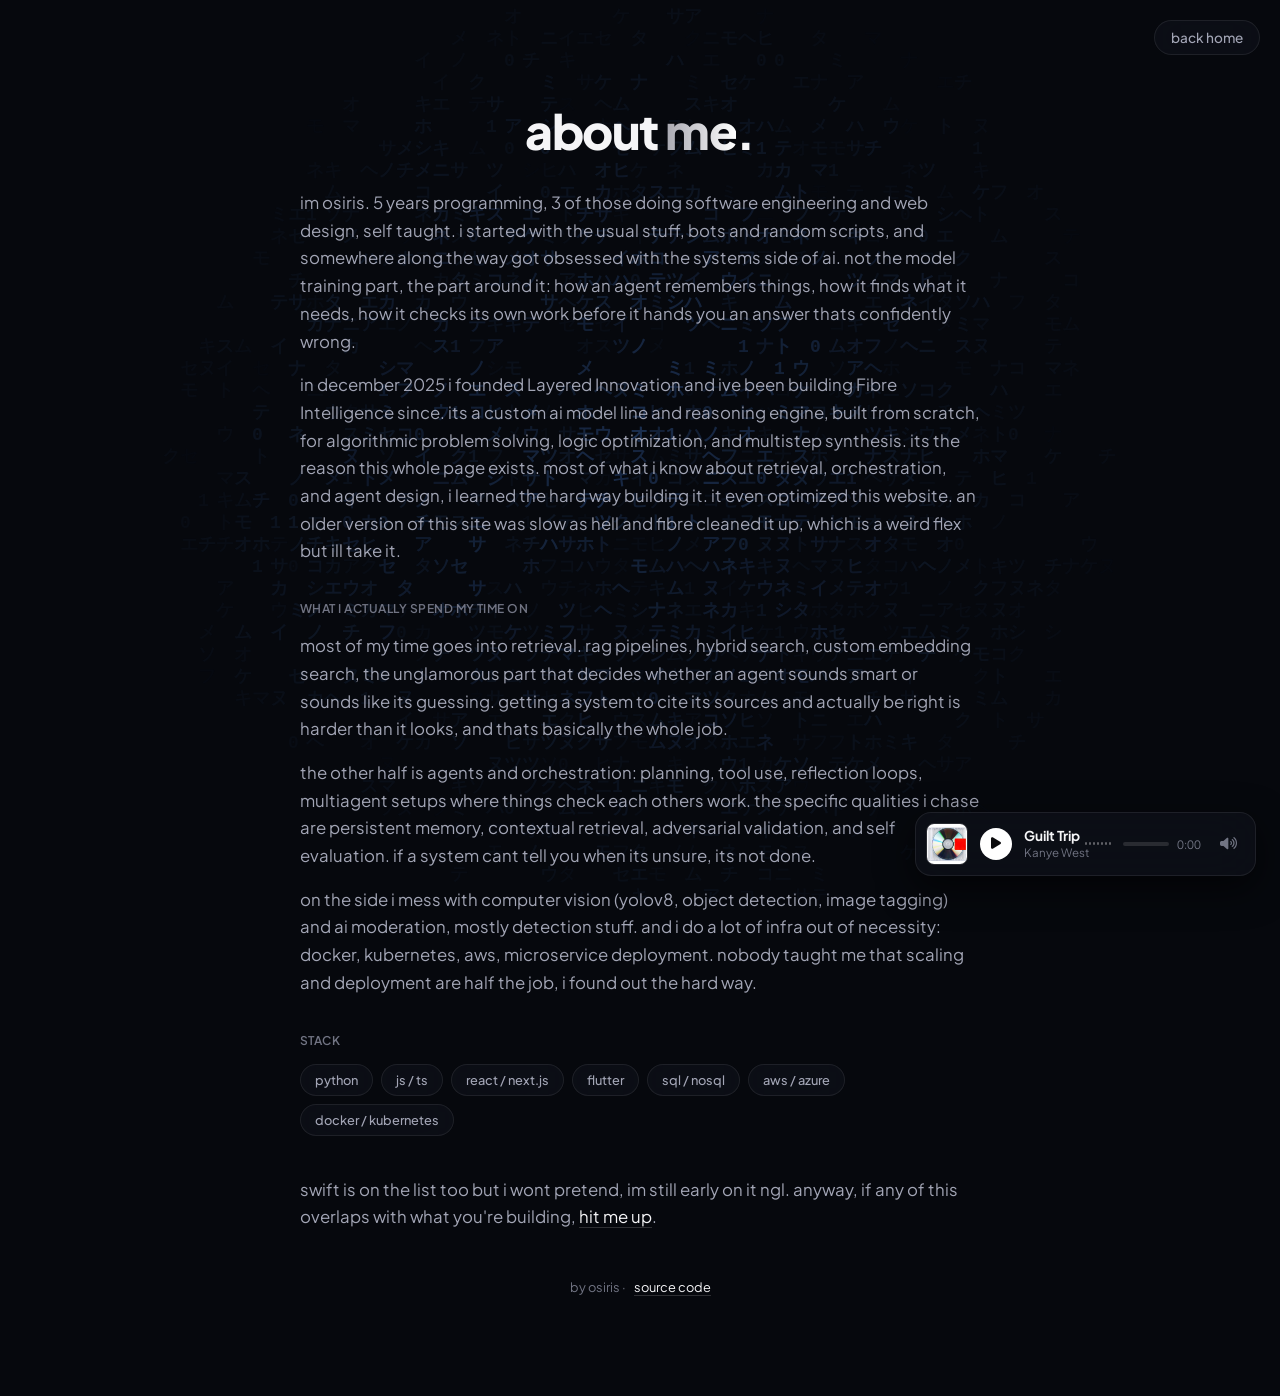
==== commit e8d6eae6: "simplify source code link styling" ====
--- a/about.html
+++ b/about.html
@@ -96,7 +96,7 @@
       swift is on the list too but i wont pretend, im still early on it ngl. anyway, if any of this overlaps with what you're building, <a href="/" class="inline-link">hit me up</a>.
     </p>
     <footer class="footer">
-      by osiris · <a href="https://github.com/9osiris/rocks" target="_blank" rel="noopener noreferrer">source code</a>
+      by osiris · <a href="https://github.com/9osiris/rocks" target="_blank" rel="noopener noreferrer" class="inline-link">source code</a>
     </footer>
   </main>
   <script src="bg.js"></script>
--- a/orc-styles.css
+++ b/orc-styles.css
@@ -1,28 +1,25 @@
 *, *::before, *::after { box-sizing: border-box; margin: 0; padding: 0; }
-
 :root {
   color-scheme: dark;
-  --bg:            #06080d;
-  --bg-1:          #0e1118;
-  --bg-2:          #161922;
-  --surface-blur:  rgba(14, 17, 24, 0.75);
-  --border:        rgba(255, 255, 255, 0.08);
-  --border-2:      rgba(255, 255, 255, 0.16);
-  --text:          #f5f5f7;
-  --text-2:        #a2a5b5;
-  --text-3:        #717483;
-  --accent:        #ffffff;
-  --radius-sm:     8px;
-  --radius-md:     12px;
-  --radius-lg:     16px;
-  --radius-pill:   999px;
-  --ease:          cubic-bezier(0.22, 1, 0.36, 1);
-}
-
+  --bg: #06080d;
+  --bg-1: #0e1118;
+  --bg-2: #161922;
+  --surface-blur: rgba(14, 17, 24, 0.75);
+  --border: rgba(255, 255, 255, 0.08);
+  --border-2: rgba(255, 255, 255, 0.16);
+  --text: #f5f5f7;
+  --text-2: #a2a5b5;
+  --text-3: #717483;
+  --accent: #ffffff;
+  --radius-sm: 8px;
+  --radius-md: 12px;
+  --radius-lg: 16px;
+  --radius-pill: 999px;
+  --ease: cubic-bezier(0.22, 1, 0.36, 1);
+}
 @media (hover: hover) and (pointer: fine) {
   * { cursor: none !important; }
 }
-
 body {
   background-color: var(--bg);
   color: var(--text);
@@ -36,7 +33,6 @@
   padding: 60px 20px 100px;
   overflow-x: hidden;
 }
-
 #bg-canvas {
   position: fixed;
   inset: 0;
@@ -47,14 +43,12 @@
   contain: strict;
   transform: translateZ(0);
 }
-
 .top-corner-redirect {
   position: fixed;
   top: 20px;
   right: 20px;
   z-index: 100;
 }
-
 .top-corner-redirect a {
   display: inline-flex;
   align-items: center;
@@ -72,35 +66,30 @@
   transition: color 0.2s var(--ease), border-color 0.2s var(--ease), background 0.2s var(--ease), transform 0.2s var(--ease);
   transform: translateZ(0);
 }
-
 .top-corner-redirect a:hover {
   color: var(--text);
   border-color: var(--border-2);
   background: rgba(22, 25, 34, 0.9);
   transform: translateY(-1px);
 }
-
 .app-shell {
   width: 100%;
   max-width: 680px;
   position: relative;
   z-index: 1;
 }
-
 .centered {
   display: flex;
   flex-direction: column;
   align-items: center;
   text-align: center;
 }
-
 .hero-title {
   font-size: clamp(2rem, 5vw, 3rem);
   font-weight: 800;
   letter-spacing: -0.03em;
   margin-bottom: 24px;
 }
-
 .accent-gradient {
   background: linear-gradient(90deg, #a8a8b1 0%, #ffffff 50%, #a8a8b1 100%);
   background-size: 200% auto;
@@ -108,11 +97,9 @@
   -webkit-text-fill-color: transparent;
   animation: shine 4s linear infinite;
 }
-
 @keyframes shine {
   to { background-position: 200% center; }
 }
-
 .bio {
   color: var(--text-2);
   font-size: 1.05rem;
@@ -120,15 +107,12 @@
   max-width: 560px;
   margin-bottom: 16px;
 }
-
 .startup-bio {
   margin-bottom: 16px;
 }
-
 .about-teaser {
   margin-bottom: 32px;
 }
-
 .ticker-wrap {
   width: calc(100% + 80px);
   margin-left: -40px;
@@ -137,7 +121,6 @@
   mask-image: linear-gradient(90deg, transparent, #000 12%, #000 88%, transparent);
   -webkit-mask-image: linear-gradient(90deg, transparent, #000 12%, #000 88%, transparent);
 }
-
 .ticker {
   display: flex;
   align-items: center;
@@ -145,16 +128,13 @@
   width: max-content;
   animation: ticker-scroll 22s linear infinite;
 }
-
 .ticker-wrap:hover .ticker {
   animation-play-state: paused;
 }
-
 @keyframes ticker-scroll {
   from { transform: translateX(0); }
-  to   { transform: translateX(-50%); }
-}
-
+  to { transform: translateX(-50%); }
+}
 .ticker-item {
   display: inline-flex;
   align-items: center;
@@ -165,24 +145,20 @@
   white-space: nowrap;
   letter-spacing: 0.01em;
 }
-
 .ticker-item img {
   width: 17px;
   height: 17px;
   object-fit: contain;
 }
-
 .ticker-item img.invert-icon,
 .ticker-item img[src*="nextjs"] {
   filter: invert(1);
   opacity: 0.6;
 }
-
 .ticker-sep {
   color: var(--border-2);
   font-size: 0.7rem;
 }
-
 .section-title {
   font-size: 0.75rem;
   font-weight: 600;
@@ -193,51 +169,41 @@
   letter-spacing: 0.04em;
   text-transform: uppercase;
 }
-
 .about-shell {
   display: block;
   padding-top: 40px;
 }
-
 .about-title {
   text-align: center;
   margin-bottom: 28px;
 }
-
 .about-shell .bio {
   text-align: left;
   max-width: 100%;
 }
-
 .about-teaser {
   margin-bottom: 32px;
 }
-
 .about-close {
   margin-top: 40px;
 }
-
 .inline-link {
   color: var(--text);
   text-decoration: none;
   border-bottom: 1px solid var(--border-2);
   transition: border-color 0.2s var(--ease);
 }
-
 .inline-link:hover {
   border-color: var(--text);
 }
-
 .about-shell .section-title {
   margin-top: 36px;
 }
-
 .chip-group {
   display: flex;
   flex-wrap: wrap;
   gap: 8px;
 }
-
 .chip {
   display: inline-flex;
   align-items: center;
@@ -253,20 +219,17 @@
   border: 1px solid var(--border);
   transition: color 0.2s var(--ease), border-color 0.2s var(--ease), background 0.2s var(--ease);
 }
-
 .chip:hover {
   color: var(--text);
   border-color: var(--border-2);
   background: rgba(255, 255, 255, 0.08);
 }
-
 .link-container {
   display: flex;
   flex-direction: column;
   gap: 12px;
   width: 100%;
 }
-
 .glass-btn {
   display: flex;
   align-items: center;
@@ -283,22 +246,12 @@
   overflow: hidden;
   user-select: none;
 }
-
-.glass-btn::after {
-  content: "";
-  position: absolute;
-  top: 0; left: 0; right: 0;
-  height: 1px;
-  background: linear-gradient(90deg, transparent, rgba(255,255,255,0.08), transparent);
-}
-
 .glass-btn:hover {
   border-color: var(--border-2);
   background: rgba(28,28,33,0.9);
   box-shadow: 0 8px 24px rgba(0,0,0,0.3);
   transform: translateY(-2px);
 }
-
 .btn-icon {
   font-size: 1.3rem;
   color: var(--text-2);
@@ -308,24 +261,20 @@
   justify-content: center;
   width: 28px;
 }
-
 .btn-text {
   display: flex;
   flex-direction: column;
   align-items: flex-start;
 }
-
 .btn-text .upper {
   font-weight: 600;
   font-size: 0.95rem;
   margin-bottom: 2px;
 }
-
 .btn-text .lower {
   font-size: 0.85rem;
   color: var(--text-2);
 }
-
 .copy-badge {
   margin-left: auto;
   display: inline-flex;
@@ -340,19 +289,16 @@
   border: 1px solid var(--border);
   transition: color 0.2s var(--ease), border-color 0.2s var(--ease), background 0.2s var(--ease), transform 0.2s var(--ease);
 }
-
 .glass-btn:hover .copy-badge {
   color: var(--text);
   border-color: var(--border-2);
   background: rgba(255, 255, 255, 0.08);
 }
-
 .copy-badge.copied {
   color: var(--text);
   border-color: var(--border-2);
   background: rgba(255, 255, 255, 0.12);
 }
-
 .floating-audio-player {
   position: fixed;
   bottom: 24px;
@@ -371,13 +317,11 @@
   transition: border-color 0.2s var(--ease), transform 0.2s var(--ease), box-shadow 0.2s var(--ease);
   user-select: none;
 }
-
 .floating-audio-player:hover {
   border-color: var(--border-2);
   transform: translateY(-2px);
   box-shadow: 0 16px 42px rgba(0, 0, 0, 0.7);
 }
-
 .audio-cover {
   width: 42px;
   height: 42px;
@@ -387,7 +331,6 @@
   border: 1px solid rgba(255, 255, 255, 0.12);
   display: block;
 }
-
 .audio-btn {
   display: inline-flex;
   align-items: center;
@@ -402,12 +345,10 @@
   flex-shrink: 0;
   transition: transform 0.2s var(--ease), background 0.2s var(--ease);
 }
-
 .audio-btn:hover {
   transform: scale(1.08);
   background: #e4e4e7;
 }
-
 .audio-vol-btn {
   display: inline-flex;
   align-items: center;
@@ -422,44 +363,37 @@
   flex-shrink: 0;
   transition: color 0.2s var(--ease), transform 0.2s var(--ease);
 }
-
 .audio-vol-btn:hover {
   color: var(--text);
   transform: scale(1.1);
 }
-
 .audio-info {
   display: flex;
   flex-direction: column;
   align-items: flex-start;
   min-width: 76px;
 }
-
 .audio-title-row {
   display: flex;
   align-items: center;
   gap: 5px;
 }
-
 .audio-title {
   font-size: 0.85rem;
   font-weight: 700;
   color: var(--text);
   line-height: 1.2;
 }
-
 .audio-artist {
   font-size: 0.72rem;
   color: var(--text-3);
 }
-
 .audio-bars {
   display: inline-flex;
   align-items: flex-end;
   gap: 2px;
   height: 16px;
 }
-
 .audio-bar {
   width: 2px;
   height: 2.5px;
@@ -468,18 +402,15 @@
   border-radius: 1px;
   transition: background 0.2s ease;
 }
-
 .floating-audio-player.is-playing .audio-bar {
   background: #ffffff;
 }
-
 .audio-progress-wrap {
   display: flex;
   align-items: center;
   gap: 8px;
   width: 80px;
 }
-
 .audio-progress-bar {
   flex: 1;
   height: 4px;
@@ -489,7 +420,6 @@
   cursor: pointer;
   touch-action: none;
 }
-
 .audio-progress-fill {
   position: absolute;
   top: 0;
@@ -499,14 +429,12 @@
   background: #ffffff;
   border-radius: 999px;
 }
-
 .audio-time {
   font-size: 0.72rem;
   color: var(--text-3);
   font-variant-numeric: tabular-nums;
   min-width: 26px;
 }
-
 @media (max-width: 600px) {
   .floating-audio-player {
     bottom: 12px;
@@ -543,7 +471,6 @@
     font-size: 0.8rem;
   }
 }
-
 .footer {
   margin-top: 48px;
   font-size: 0.8rem;
@@ -553,7 +480,6 @@
   justify-content: center;
   gap: 8px;
 }
-
 @media (hover: hover) and (pointer: fine) {
   .cursor-dot {
     position: fixed;
@@ -570,20 +496,16 @@
     will-change: transform, width, height, border-radius;
     transform: translate3d(-100px, -100px, 0);
   }
-
   .cursor-dot.on-box {
     background: transparent;
     border-color: rgba(255, 255, 255, 0.55);
   }
 }
-
 @media (hover: none), (pointer: coarse) {
   .cursor-dot {
     display: none !important;
   }
 }
-
-/* projects section */
 .project-grid {
   display: grid;
   grid-template-columns: 1fr 1fr;
@@ -591,7 +513,6 @@
   width: 100%;
   margin-bottom: 36px;
 }
-
 .project-card {
   display: flex;
   flex-direction: column;
@@ -608,51 +529,36 @@
   position: relative;
   overflow: hidden;
 }
-
-.project-card::after {
-  content: "";
-  position: absolute;
-  top: 0; left: 0; right: 0;
-  height: 1px;
-  background: linear-gradient(90deg, transparent, rgba(255,255,255,0.08), transparent);
-}
-
 .project-card:hover {
   border-color: var(--border-2);
   background: rgba(28,28,33,0.9);
   box-shadow: 0 8px 24px rgba(0,0,0,0.3);
   transform: translateY(-2px);
 }
-
 .project-top {
   display: flex;
   align-items: center;
   justify-content: space-between;
 }
-
 .project-name {
   font-weight: 700;
   font-size: 1.02rem;
   letter-spacing: -0.01em;
 }
-
 .project-arrow {
   font-size: 0.8rem;
   color: var(--text-3);
   transition: color 0.2s var(--ease);
 }
-
 .project-card:hover .project-arrow {
   color: var(--text);
 }
-
 .project-desc {
   font-size: 0.85rem;
   color: var(--text-2);
   line-height: 1.55;
   margin: 0;
 }
-
 @media (max-width: 600px) {
   .project-grid {
     grid-template-columns: 1fr;
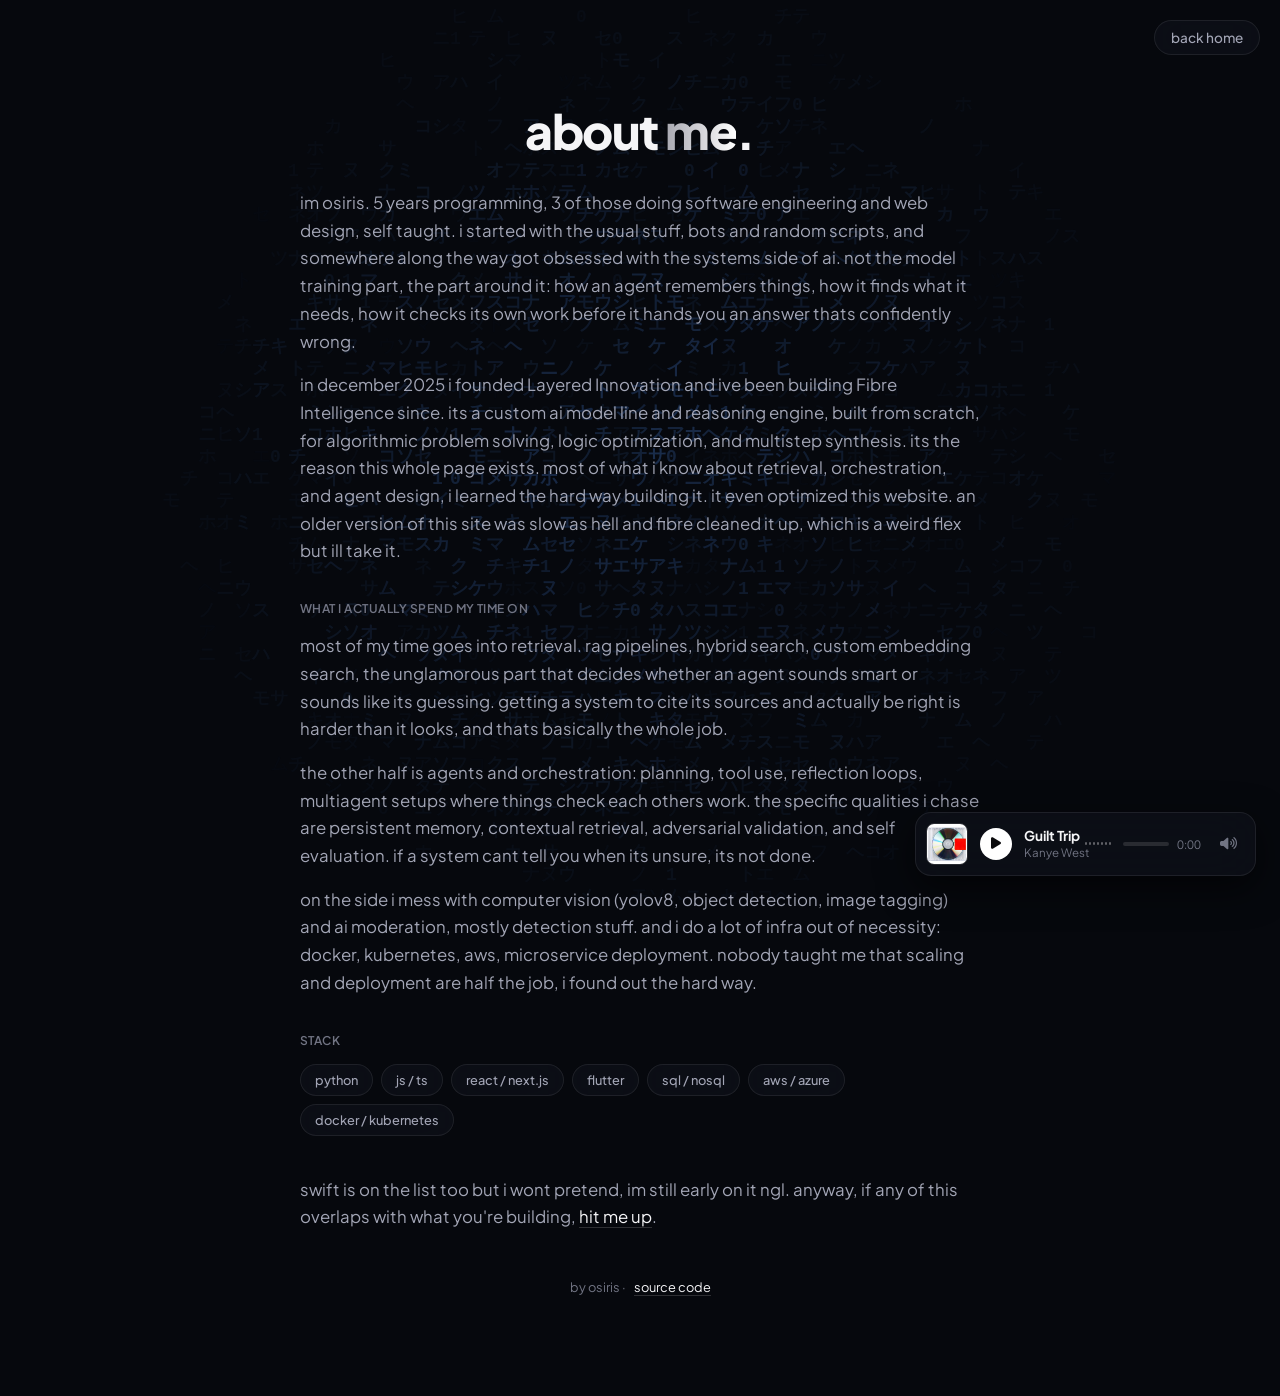
==== commit 60223baf: "rename site title to OsirisCodes" ====
--- a/about.html
+++ b/about.html
@@ -3,7 +3,7 @@
 <head>
   <meta charset="UTF-8">
   <meta name="viewport" content="width=device-width, initial-scale=1.0">
-  <title>about · osiris</title>
+  <title>about · OsirisCodes</title>
   <meta name="description" content="what osiris is into: autonomous agents, retrieval systems, computer vision, infrastructure, and everything in between.">
   <meta name="theme-color" content="#06080d">
   <link rel="canonical" href="https://osiris.rocks/about">
@@ -12,13 +12,13 @@
   <link rel="manifest" href="manifest.json">
   <meta property="og:type" content="website">
   <meta property="og:site_name" content="osiris.rocks">
-  <meta property="og:title" content="about · osiris">
+  <meta property="og:title" content="about · OsirisCodes">
   <meta property="og:description" content="autonomous agents, retrieval systems, computer vision, infrastructure, and everything in between.">
   <meta property="og:url" content="https://osiris.rocks/about">
   <meta property="og:image" content="https://osiris.rocks/osirisweb.png">
   <meta property="og:locale" content="en_US">
   <meta name="twitter:card" content="summary_large_image">
-  <meta name="twitter:title" content="about · osiris">
+  <meta name="twitter:title" content="about · OsirisCodes">
   <meta name="twitter:description" content="autonomous agents, retrieval systems, computer vision, infrastructure, and everything in between.">
   <meta name="twitter:image" content="https://osiris.rocks/osirisweb.png">
   <link rel="preconnect" href="https://fonts.googleapis.com">
--- a/orc-styles.css
+++ b/orc-styles.css
@@ -506,7 +506,7 @@
     display: none !important;
   }
 }
-.project-grid {
+.page-back { margin-bottom: 32px; } .project-grid {
   display: grid;
   grid-template-columns: 1fr 1fr;
   gap: 12px;
@@ -560,7 +560,7 @@
   margin: 0;
 }
 @media (max-width: 600px) {
-  .project-grid {
+  .page-back { margin-bottom: 32px; } .project-grid {
     grid-template-columns: 1fr;
   }
 }
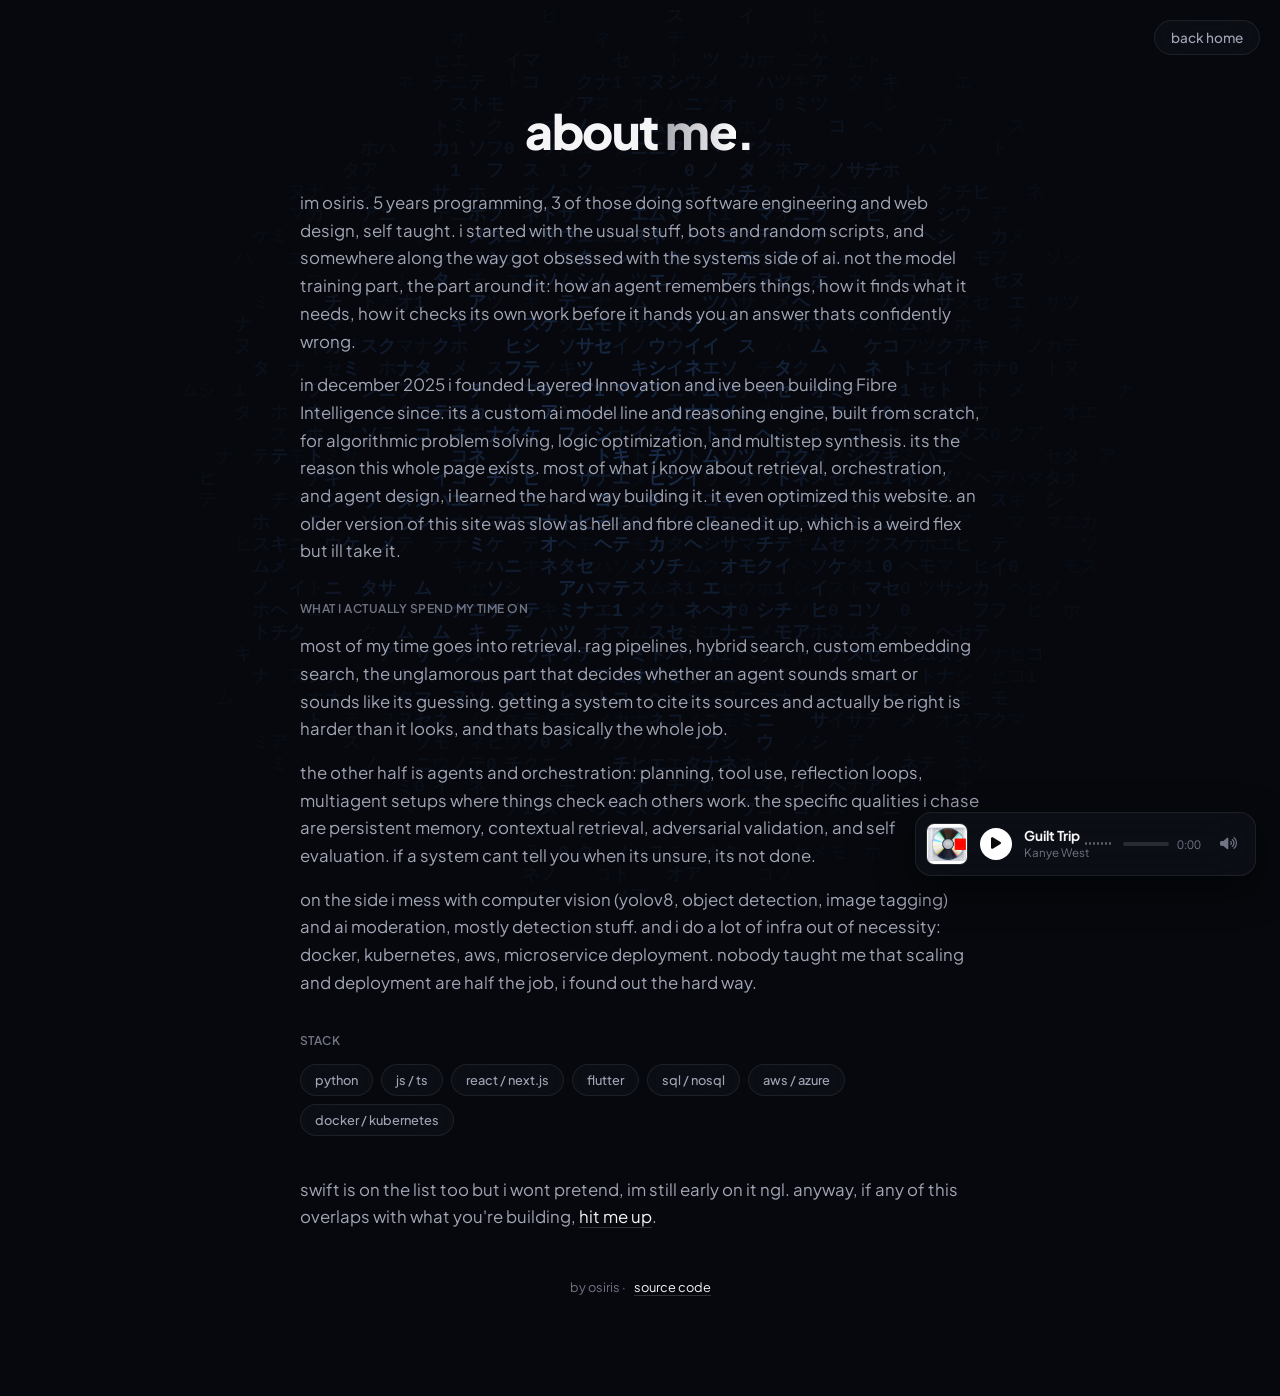
==== commit c8f77d7a: "s sss" ====
--- a/about.html
+++ b/about.html
@@ -3,7 +3,7 @@
 <head>
   <meta charset="UTF-8">
   <meta name="viewport" content="width=device-width, initial-scale=1.0">
-  <title>about · OsirisCodes</title>
+  <title>OsirisCodes - about</title>
   <meta name="description" content="what osiris is into: autonomous agents, retrieval systems, computer vision, infrastructure, and everything in between.">
   <meta name="theme-color" content="#06080d">
   <link rel="canonical" href="https://osiris.rocks/about">
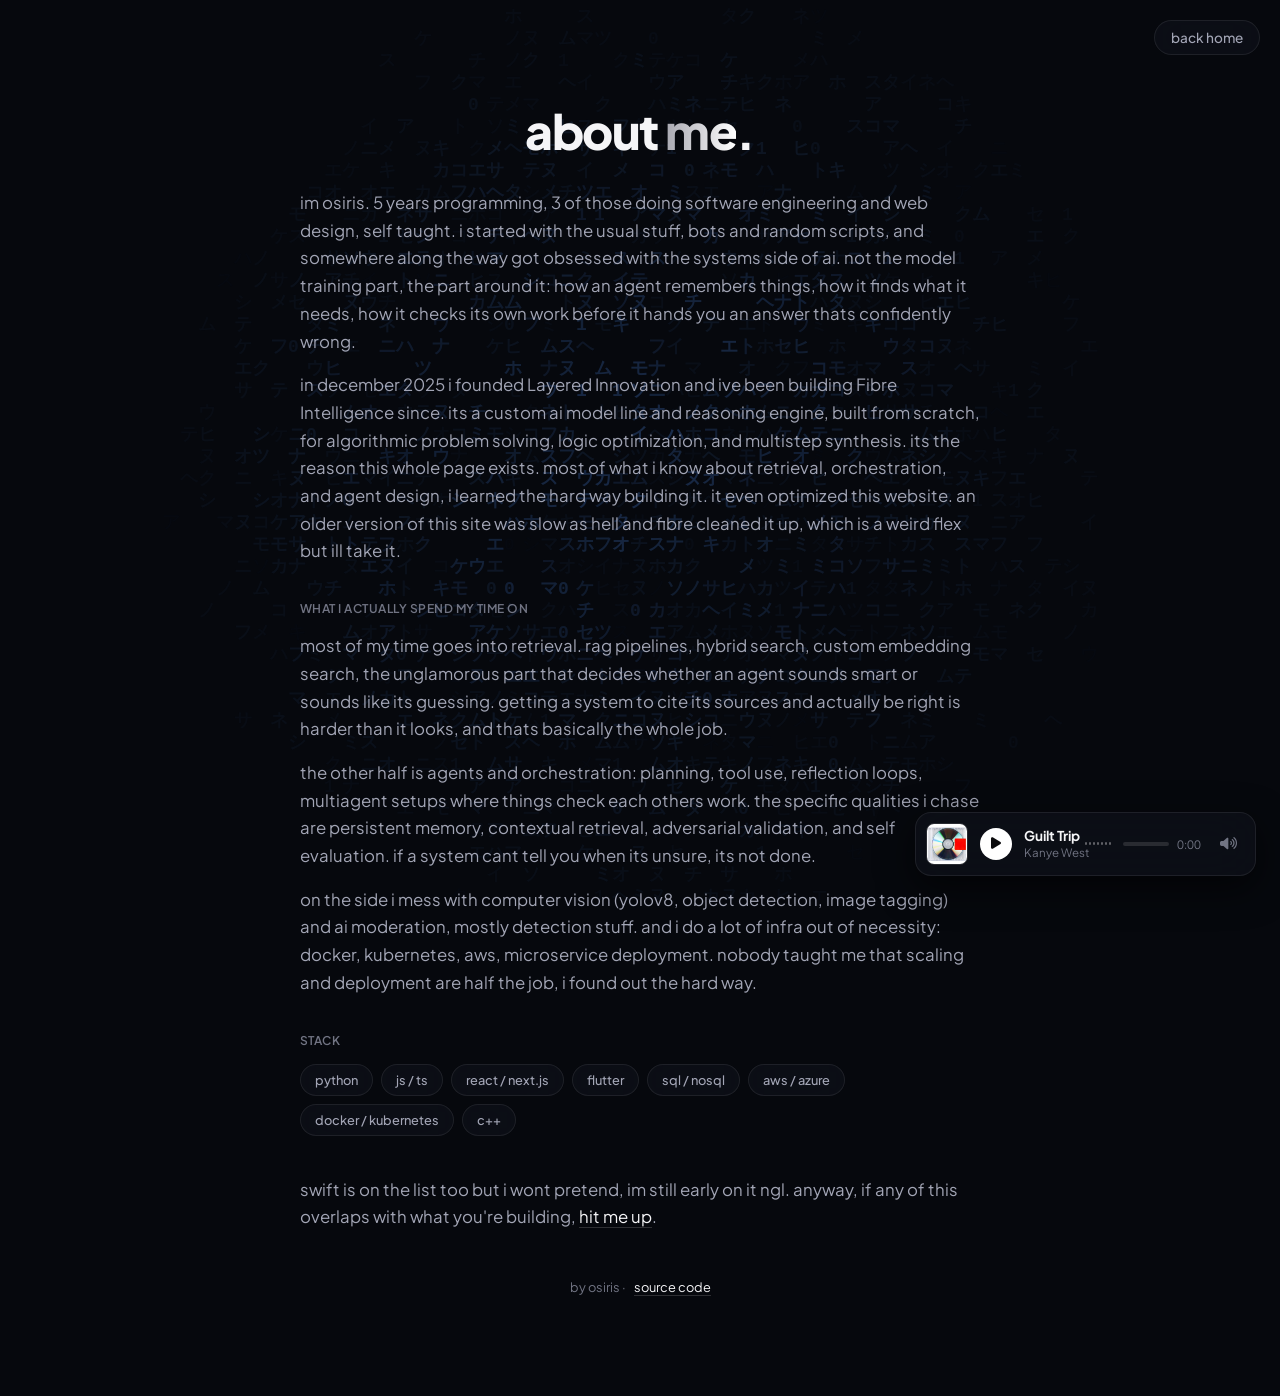
==== commit 250c74eb: "add c++ to stack" ====
--- a/about.html
+++ b/about.html
@@ -91,6 +91,7 @@
       <span class="chip">sql / nosql</span>
       <span class="chip">aws / azure</span>
       <span class="chip">docker / kubernetes</span>
+      <span class="chip">c++</span>
     </div>
     <p class="bio about-close">
       swift is on the list too but i wont pretend, im still early on it ngl. anyway, if any of this overlaps with what you're building, <a href="/" class="inline-link">hit me up</a>.
